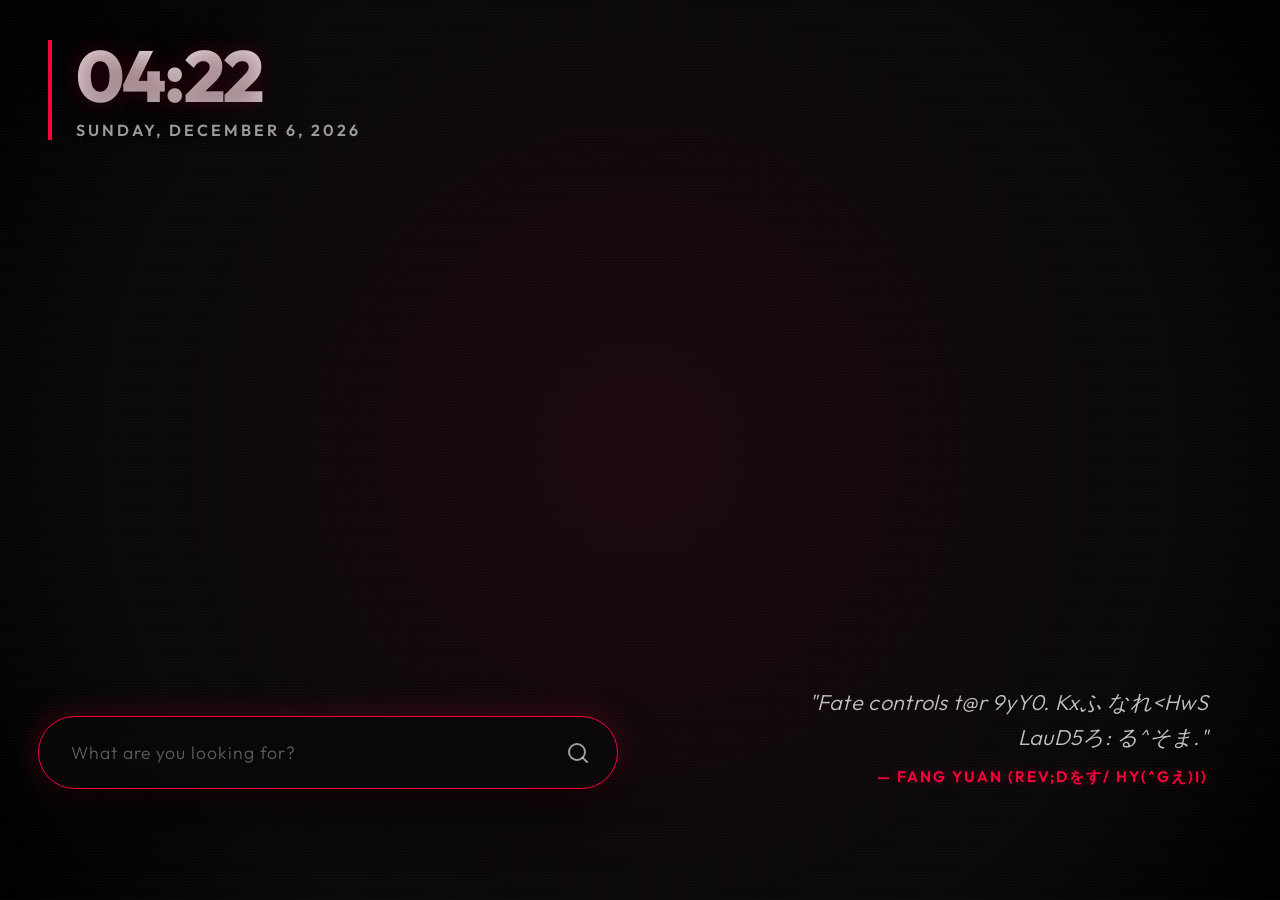
==== index.html @ f2c494b8 "done" ====
<!DOCTYPE html>
<html lang="en">

<head>
  <meta charset="UTF-8" />
  <meta name="viewport" content="width=device-width, initial-scale=1.0" />
  <title>Homepage</title>
  <link href="https://fonts.googleapis.com/css2?family=Outfit:wght@300;400;600;800&display=swap" rel="stylesheet">
  <link rel="stylesheet" href="style.css">
</head>

<body>
  <!-- Video Background -->
  <video id="bg-video" class="bg-video" autoplay muted loop playsinline>
    <source src="backgrounds/bg1.mp4" type="video/mp4">
  </video>
  <div class="overlay"></div>
  <!-- Date & Time (top-left) -->
  <div class="datetime-widget">
    <div class="time" id="time">--:--</div>
    <div class="date" id="date">Loading...</div>
  </div>

  <!-- Cursor Trail Canvas -->
  <canvas id="cursor-canvas"></canvas>

  <!-- Search (center-bottom) -->
  <div class="search-wrapper">
    <form class="search-box" action="https://www.google.com/search" method="GET">
      <input type="text" name="q" placeholder="What are you looking for?" autocomplete="off" autofocus />
      <button type="submit">
        <svg width="24" height="24" viewBox="0 0 24 24" fill="none" stroke="currentColor" stroke-width="2"
          stroke-linecap="round" stroke-linejoin="round">
          <circle cx="11" cy="11" r="8"></circle>
          <line x1="21" y1="21" x2="16.65" y2="16.65"></line>
        </svg>
      </button>
    </form>
  </div>

  <!-- Quote Widget (bottom-right) -->
  <div class="quote-widget" id="quote-widget">
    <div class="quote-text" id="quote-text">"..."</div>
    <div class="quote-author" id="quote-author"></div>
  </div>

  <script src="script.js"></script>
</body>

</html>
---- style.css ----
:root {
  --glass-bg: rgba(255, 255, 255, 0.03);
  --glass-border: rgba(255, 255, 255, 0.08);
  --glass-blur: blur(25px);
  --text-primary: #ffffff;
  --text-secondary: rgba(255, 255, 255, 0.6);

  /* Red, Black, White Palette */
  --accent-red: #ff003c;
  /* Vibrant Cyber Red */
  --accent-glow: rgba(255, 0, 60, 0.4);
  --bg-dark: #09090b;
}

* {
  margin: 0;
  padding: 0;
  box-sizing: border-box;
  font-family: 'Outfit', sans-serif;
}

body,
html {
  height: 100%;
  overflow: hidden;
  background-color: var(--bg-dark);
}

/* Background video */
.bg-video {
  position: fixed;
  right: 0;
  bottom: 0;
  min-width: 100%;
  min-height: 100%;
  object-fit: cover;
  z-index: 0;
  /* Changed from -2 to 0 so it stays above body background */
  filter: brightness(0.4) contrast(1.1);
}

/* Overlay gradient with a subtle red vignette glow */
.overlay {
  position: fixed;
  inset: 0;
  background: radial-gradient(circle at center, transparent 30%, rgba(9, 9, 11, 0.8) 70%, rgba(0, 0, 0, 0.95) 100%),
    radial-gradient(circle at center, rgba(255, 0, 60, 0.08) 0%, transparent 80%);
  z-index: 1;
  /* Changed from -1 to 1 */
  pointer-events: none;
}

/* Subtle futuristic tech grid lines */
.overlay::after {
  content: '';
  position: absolute;
  inset: 0;
  background-image:
    repeating-linear-gradient(0deg, rgba(255, 255, 255, 0.012) 0px, rgba(255, 255, 255, 0.012) 1px, transparent 1px, transparent 3px),
    linear-gradient(to right, rgba(255, 0, 60, 0.01) 1px, transparent 1px);
  background-size: 100% 3px, 40px 100%;
  pointer-events: none;
}

/* Clock & Date Widget — pinned top-left */
.datetime-widget {
  position: fixed;
  top: 2.5rem;
  left: 3rem;
  text-align: left;
  z-index: 10;
  border-left: 4px solid var(--accent-red);
  padding-left: 1.5rem;
  animation: slideLeft 1s cubic-bezier(0.2, 0.8, 0.2, 1) forwards;
}

.time {
  font-size: 4.5rem;
  font-weight: 800;
  line-height: 1;
  letter-spacing: -2px;
  text-shadow: 0 0 40px rgba(0, 0, 0, 0.8), 0 0 20px rgba(255, 0, 60, 0.25);
  background: linear-gradient(to bottom, #ffffff 60%, rgba(255, 255, 255, 0.8));
  -webkit-background-clip: text;
  -webkit-text-fill-color: transparent;
}

.date {
  font-size: 1rem;
  font-weight: 600;
  color: var(--text-secondary);
  margin-top: 0.5rem;
  letter-spacing: 3px;
  text-transform: uppercase;
}

/* Cursor Trail Canvas */
#cursor-canvas {
  position: fixed;
  inset: 0;
  z-index: 5;
  pointer-events: none;
}

/* Quote Widget — pinned bottom-right */
.quote-widget {
  position: fixed;
  bottom: 7em;
  right: 3rem;
  z-index: 10;
  max-width: 480px;
  text-align: right;
  padding-right: 1.5rem;
  animation: fadeIn 2s cubic-bezier(0.2, 0.8, 0.2, 1) forwards;
  animation-delay: 0.6s;
  opacity: 0;
}

.quote-text {
  font-size: 1.35rem;
  font-weight: 300;
  font-style: italic;
  color: rgba(255, 255, 255, 0.75);
  line-height: 1.6;
  letter-spacing: 0.3px;
}

.quote-author {
  font-size: 0.95rem;
  font-weight: 600;
  color: var(--accent-red);
  margin-top: 0.8rem;
  letter-spacing: 2px;
  text-transform: uppercase;
  text-shadow: 0 0 10px var(--accent-glow);
}

/* Search Bar — pinned center-bottom */
.search-wrapper {
  position: fixed;
  top: 80%;
  left: 3%;
  transform: translate(-50%, -50%);
  width: 90%;
  max-width: 580px;
  z-index: 10;
  animation: slideUp 1s cubic-bezier(0.2, 0.8, 0.2, 1) forwards;
  animation-delay: 0.2s;
  opacity: 0;
}

.search-box {
  display: flex;
  align-items: center;
  background: rgba(9, 9, 11, 0.6);
  backdrop-filter: var(--glass-blur);
  -webkit-backdrop-filter: var(--glass-blur);
  border: 1px solid var(--glass-border);
  border-radius: 50px;
  padding: 0.5rem 1rem;
  transition: all 0.5s cubic-bezier(0.2, 0.8, 0.2, 1);
  box-shadow: 0 20px 40px rgba(0, 0, 0, 0.5);
}

/* Glass & Red Glow Focus Effect */
.search-box:hover,
.search-box:focus-within {
  background: rgba(9, 9, 11, 0.75);
  transform: translateY(-4px);
  border-color: var(--accent-red);
  box-shadow: 0 25px 50px rgba(0, 0, 0, 0.7), 0 0 30px rgba(255, 0, 60, 0.25);
}

.search-box input {
  flex: 1;
  border: none;
  outline: none;
  background: transparent;
  color: white;
  font-size: 1.1rem;
  padding: 1rem;
  font-weight: 300;
  letter-spacing: 0.5px;
}

.search-box input::placeholder {
  color: rgba(255, 255, 255, 0.35);
  letter-spacing: 1px;
}

.search-box button {
  border: none;
  background: transparent;
  color: var(--text-secondary);
  font-size: 1.5rem;
  cursor: pointer;
  padding: 0.5rem;
  transition: all 0.3s cubic-bezier(0.2, 0.8, 0.2, 1);
  border-radius: 50%;
  width: 46px;
  height: 46px;
  display: flex;
  justify-content: center;
  align-items: center;
}

.search-box button:hover {
  color: white;
  background: var(--accent-red);
  box-shadow: 0 0 15px var(--accent-glow);
  transform: scale(1.08);
}

/* Animations */
@keyframes slideLeft {
  from {
    opacity: 0;
    transform: translateX(-40px);
  }

  to {
    opacity: 1;
    transform: translateX(0);
  }
}

@keyframes slideUp {
  from {
    opacity: 0;
    transform: translateY(30px);
  }

  to {
    opacity: 1;
    transform: translateY(0);
  }
}

@keyframes fadeIn {
  from {
    opacity: 0;
  }

  to {
    opacity: 1;
  }
}


/* Responsive */
@media (max-width: 600px) {
  .datetime-widget {
    top: 1.5rem;
    left: 1.5rem;
  }

  .time {
    font-size: 3.5rem;
  }

  .date {
    font-size: 0.85rem;
  }

  .search-wrapper {
    left: 50%;
    top: auto;
    bottom: 2rem;
  }
}
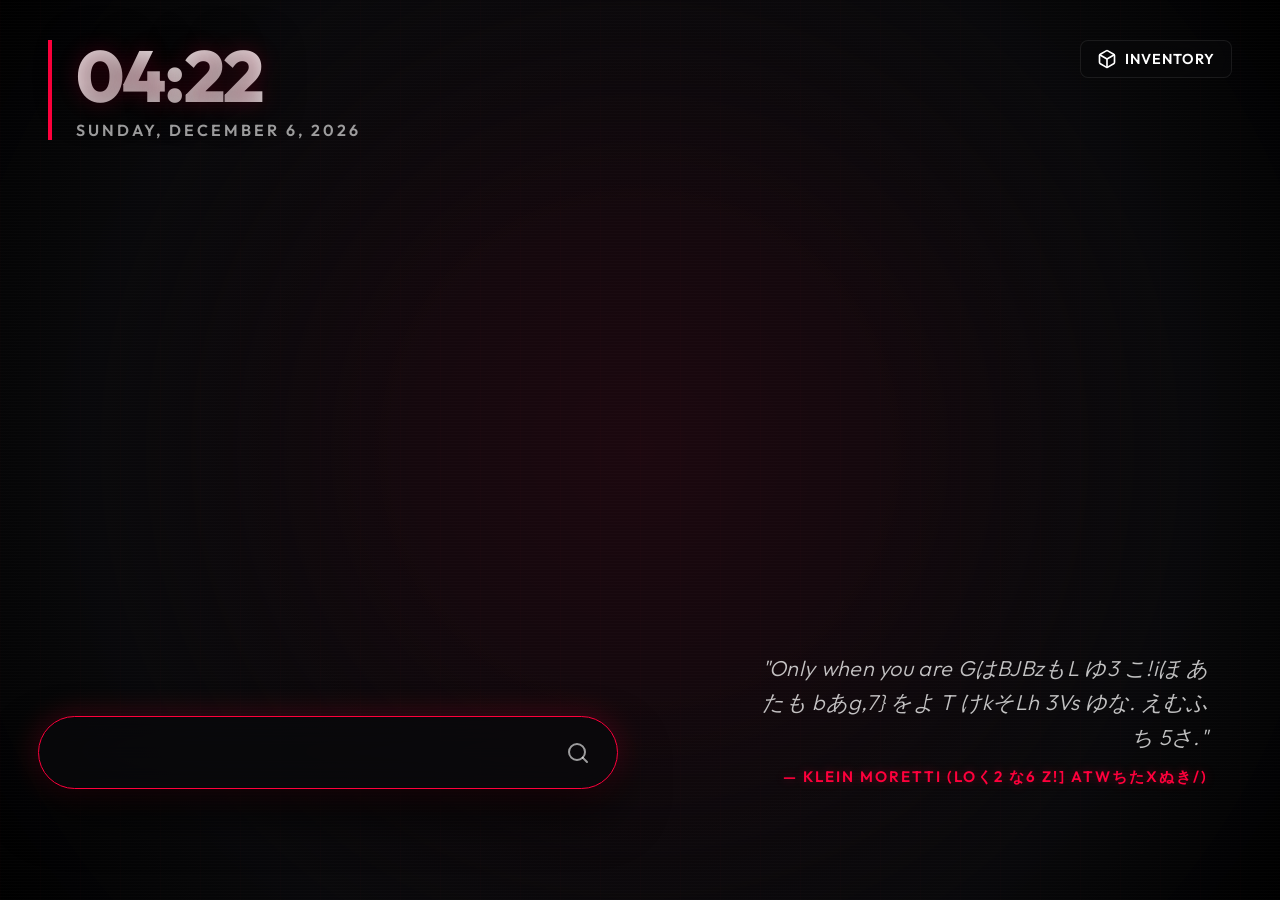
==== commit 6bd6dac5: "feat: add interactive inventory and Jikan-integrated anime schedule modals" ====
--- a/index.html
+++ b/index.html
@@ -27,7 +27,7 @@
   <!-- Search (center-bottom) -->
   <div class="search-wrapper">
     <form class="search-box" action="https://www.google.com/search" method="GET">
-      <input type="text" name="q" placeholder="What are you looking for?" autocomplete="off" autofocus />
+      <input type="text" name="q" placeholder="" autocomplete="off" autofocus />
       <button type="submit">
         <svg width="24" height="24" viewBox="0 0 24 24" fill="none" stroke="currentColor" stroke-width="2"
           stroke-linecap="round" stroke-linejoin="round">
@@ -44,6 +44,56 @@
     <div class="quote-author" id="quote-author"></div>
   </div>
 
+  <!-- Inventory Hub Logo -->
+  <div class="inventory-logo-btn" id="inventory-btn">
+    <svg viewBox="0 0 24 24" fill="none" stroke="currentColor" stroke-width="2" stroke-linecap="round" stroke-linejoin="round">
+      <path d="M21 16V8a2 2 0 0 0-1-1.73l-7-4a2 2 0 0 0-2 0l-7 4A2 2 0 0 0 3 8v8a2 2 0 0 0 1 1.73l7 4a2 2 0 0 0 2 0l7-4A2 2 0 0 0 21 16z"></path>
+      <polyline points="3.27 6.96 12 12.01 20.73 6.96"></polyline>
+      <line x1="12" y1="22.08" x2="12" y2="12"></line>
+    </svg>
+    <span>Inventory</span>
+  </div>
+
+  <!-- Inventory Hub Modal -->
+  <div class="modal-overlay" id="inventory-overlay">
+    <div class="modal-content inventory-content">
+      <div class="modal-header">
+        <div class="modal-title">System Inventory</div>
+        <button class="modal-close" id="inventory-close">&times;</button>
+      </div>
+      <div class="inventory-grid">
+        <div class="inventory-item" id="open-schedule-btn">
+          <div class="inventory-icon">
+            <svg viewBox="0 0 24 24" fill="none" stroke="currentColor" stroke-width="2" stroke-linecap="round" stroke-linejoin="round">
+              <rect x="2" y="4" width="20" height="16" rx="2" ry="2"></rect>
+              <path d="M10 8v8l6-4-6-4z"></path>
+            </svg>
+          </div>
+          <div class="inventory-label">Anime Schedule</div>
+        </div>
+      </div>
+    </div>
+  </div>
+
+  <!-- Anime Schedule Modal -->
+  <div class="modal-overlay" id="schedule-overlay">
+    <div class="modal-content schedule-modal-content">
+      <div class="modal-header">
+        <div class="modal-title">Anime Schedule</div>
+        <button class="modal-close" id="schedule-close">&times;</button>
+      </div>
+      <div class="schedule-container" id="schedule-container">
+        <!-- Anime items will be injected here -->
+        <div class="loading-text">Decoupling Data Stream...</div>
+      </div>
+      <div class="day-nav">
+        <button id="prev-day">&lt;</button>
+        <span id="current-day-label">Monday</span>
+        <button id="next-day">&gt;</button>
+      </div>
+    </div>
+  </div>
+
   <script src="script.js"></script>
 </body>
 
--- a/style.css
+++ b/style.css
@@ -247,6 +247,297 @@
 }
 
 
+/* Inventory Logo Button */
+.inventory-logo-btn {
+  position: fixed;
+  top: 2.5rem;
+  right: 3rem;
+  z-index: 10;
+  display: flex;
+  align-items: center;
+  gap: 0.5rem;
+  background: rgba(9, 9, 11, 0.6);
+  backdrop-filter: var(--glass-blur);
+  -webkit-backdrop-filter: var(--glass-blur);
+  border: 1px solid var(--glass-border);
+  padding: 0.5rem 1rem;
+  border-radius: 8px;
+  color: white;
+  cursor: pointer;
+  transition: all 0.3s ease;
+  animation: slideRight 1s cubic-bezier(0.2, 0.8, 0.2, 1) forwards;
+}
+
+.inventory-logo-btn:hover {
+  background: rgba(9, 9, 11, 0.8);
+  border-color: var(--accent-red);
+  box-shadow: 0 0 15px rgba(255, 0, 60, 0.3);
+  transform: translateY(-2px);
+}
+
+.inventory-logo-btn svg {
+  width: 20px;
+  height: 20px;
+}
+
+.inventory-logo-btn span {
+  font-weight: 600;
+  letter-spacing: 1px;
+  text-transform: uppercase;
+  font-size: 0.9rem;
+}
+
+.modal-overlay {
+  position: fixed;
+  inset: 0;
+  background: rgba(0, 0, 0, 0.5);
+  backdrop-filter: blur(4px);
+  -webkit-backdrop-filter: blur(4px);
+  z-index: 100;
+  display: flex;
+  justify-content: center;
+  align-items: center;
+  opacity: 0;
+  pointer-events: none;
+  transition: opacity 0.4s ease;
+}
+
+.modal-overlay.active {
+  opacity: 1;
+  pointer-events: all;
+}
+
+.modal-content {
+  position: absolute;
+  top: 6rem;
+  right: 3rem;
+  background: rgba(15, 15, 18, 0.85);
+  border: 1px solid var(--accent-red);
+  box-shadow: 0 20px 50px rgba(0, 0, 0, 0.8), 0 0 40px rgba(255, 0, 60, 0.15);
+  border-radius: 12px;
+  width: 90%;
+  max-width: 500px;
+  max-height: 80vh;
+  display: flex;
+  flex-direction: column;
+  transform-origin: top right;
+  transform: scale(0.8) translateY(-20px);
+  transition: transform 0.4s cubic-bezier(0.2, 0.8, 0.2, 1);
+}
+
+.modal-overlay.active .modal-content {
+  transform: scale(1) translateY(0);
+}
+
+/* Inventory Specifics */
+.inventory-grid {
+  padding: 1.5rem;
+  display: grid;
+  grid-template-columns: repeat(auto-fill, minmax(100px, 1fr));
+  gap: 1rem;
+}
+
+.inventory-item {
+  display: flex;
+  flex-direction: column;
+  align-items: center;
+  gap: 0.5rem;
+  padding: 1rem;
+  background: rgba(255, 255, 255, 0.03);
+  border: 1px solid transparent;
+  border-radius: 8px;
+  cursor: pointer;
+  transition: all 0.3s ease;
+}
+
+.inventory-item:hover {
+  background: rgba(255, 255, 255, 0.08);
+  border-color: var(--accent-red);
+  transform: translateY(-4px);
+  box-shadow: 0 5px 15px rgba(255, 0, 60, 0.2);
+}
+
+.inventory-icon {
+  width: 48px;
+  height: 48px;
+  background: rgba(0, 0, 0, 0.3);
+  border-radius: 50%;
+  display: flex;
+  justify-content: center;
+  align-items: center;
+  color: var(--accent-red);
+}
+
+.inventory-icon svg {
+  width: 24px;
+  height: 24px;
+}
+
+.inventory-label {
+  font-size: 0.8rem;
+  font-weight: 600;
+  text-align: center;
+  color: white;
+}
+
+.modal-header {
+  display: flex;
+  justify-content: space-between;
+  align-items: center;
+  padding: 1.5rem;
+  border-bottom: 1px solid rgba(255, 255, 255, 0.05);
+}
+
+.modal-title {
+  font-size: 1.2rem;
+  font-weight: 800;
+  color: white;
+  letter-spacing: 2px;
+  text-transform: uppercase;
+  text-shadow: 0 0 10px rgba(255, 0, 60, 0.5);
+}
+
+.modal-close {
+  background: transparent;
+  border: none;
+  color: var(--text-secondary);
+  font-size: 2rem;
+  cursor: pointer;
+  line-height: 1;
+  transition: color 0.3s;
+}
+
+.modal-close:hover {
+  color: var(--accent-red);
+}
+
+.schedule-container {
+  padding: 1.5rem;
+  overflow-y: auto;
+  flex: 1;
+  display: flex;
+  flex-direction: column;
+  gap: 1rem;
+}
+
+.schedule-container::-webkit-scrollbar {
+  width: 6px;
+}
+.schedule-container::-webkit-scrollbar-thumb {
+  background: var(--accent-red);
+  border-radius: 3px;
+}
+
+.anime-item {
+  display: flex;
+  align-items: center;
+  gap: 1rem;
+  padding: 1rem;
+  background: rgba(255, 255, 255, 0.03);
+  border-radius: 8px;
+  border-left: 3px solid transparent;
+  transition: all 0.3s ease;
+}
+
+.anime-item:hover {
+  background: rgba(255, 255, 255, 0.06);
+  border-left-color: var(--accent-red);
+  transform: translateX(4px);
+}
+
+.anime-thumb {
+  width: 50px;
+  height: 70px;
+  object-fit: cover;
+  border-radius: 4px;
+}
+
+.anime-info {
+  flex: 1;
+  display: flex;
+  flex-direction: column;
+  gap: 0.3rem;
+}
+
+.anime-title {
+  font-size: 1rem;
+  font-weight: 600;
+  color: white;
+  line-height: 1.2;
+}
+
+.anime-meta {
+  font-size: 0.85rem;
+  color: var(--accent-red);
+  font-weight: 600;
+}
+
+.anime-time {
+  font-size: 0.85rem;
+  color: var(--text-secondary);
+  font-family: monospace;
+}
+
+.day-nav {
+  display: flex;
+  justify-content: space-between;
+  align-items: center;
+  padding: 1rem 1.5rem;
+  background: rgba(0, 0, 0, 0.2);
+  border-top: 1px solid rgba(255, 255, 255, 0.05);
+  border-bottom-left-radius: 12px;
+  border-bottom-right-radius: 12px;
+}
+
+.day-nav button {
+  background: transparent;
+  border: 1px solid rgba(255, 255, 255, 0.1);
+  color: white;
+  width: 36px;
+  height: 36px;
+  border-radius: 50%;
+  cursor: pointer;
+  font-weight: bold;
+  transition: all 0.3s ease;
+}
+
+.day-nav button:hover {
+  background: var(--accent-red);
+  border-color: var(--accent-red);
+  box-shadow: 0 0 10px rgba(255, 0, 60, 0.4);
+}
+
+#current-day-label {
+  font-weight: 600;
+  letter-spacing: 2px;
+  text-transform: uppercase;
+  color: var(--text-secondary);
+}
+
+.loading-text {
+  text-align: center;
+  color: var(--text-secondary);
+  font-family: monospace;
+  padding: 2rem;
+  animation: pulse 1.5s infinite;
+}
+
+@keyframes pulse {
+  0%, 100% { opacity: 0.5; }
+  50% { opacity: 1; }
+}
+
+@keyframes slideRight {
+  from {
+    opacity: 0;
+    transform: translateX(40px);
+  }
+  to {
+    opacity: 1;
+    transform: translateX(0);
+  }
+}
+
 /* Responsive */
 @media (max-width: 600px) {
   .datetime-widget {
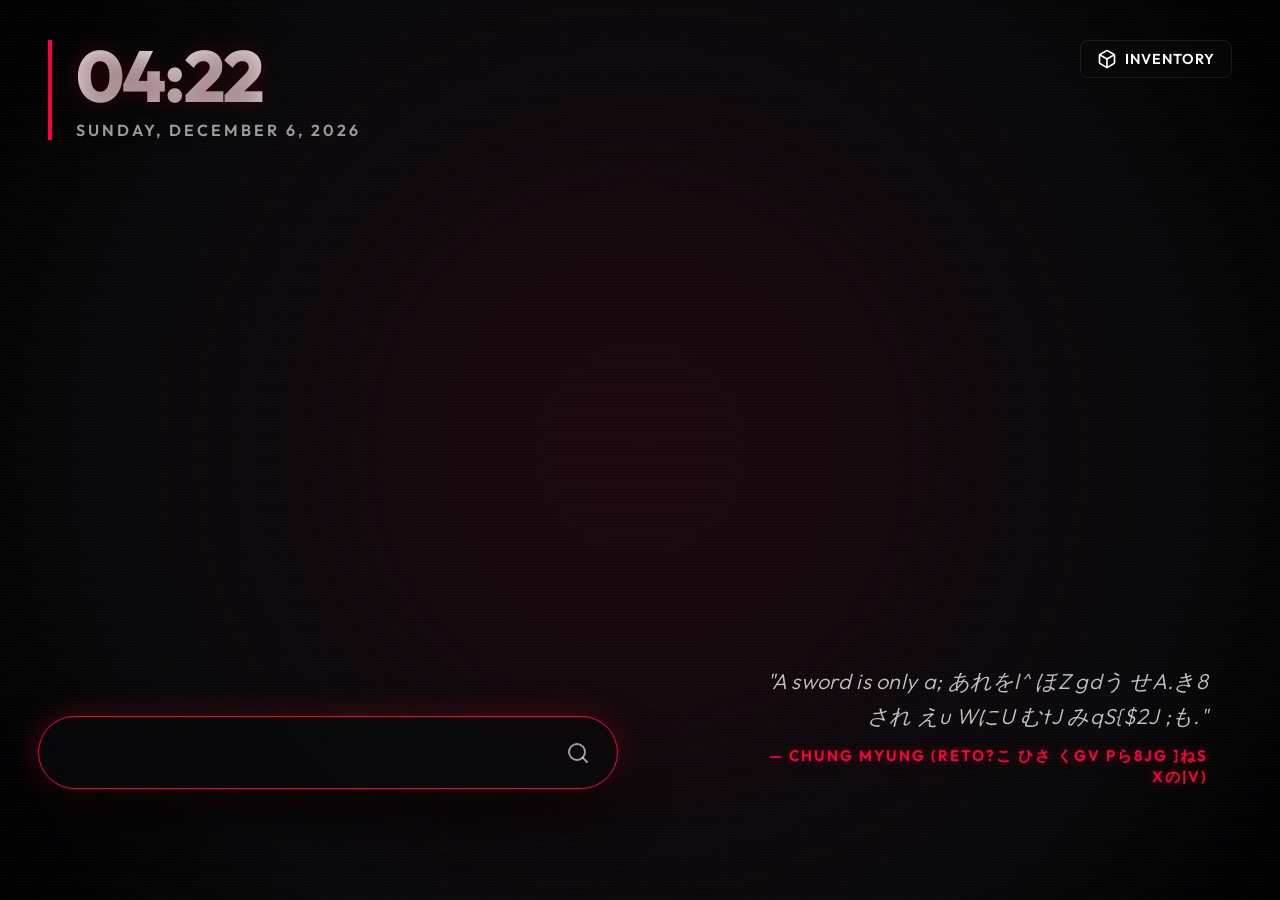
==== commit 48f5d0b4: "feat: implement Spotify integration and now playing widget; add inventory edit mode" ====
--- a/index.html
+++ b/index.html
@@ -5,6 +5,7 @@
   <meta charset="UTF-8" />
   <meta name="viewport" content="width=device-width, initial-scale=1.0" />
   <title>Homepage</title>
+  <link rel="icon" type="image/png" href="backgrounds/tab-icon.png">
   <link href="https://fonts.googleapis.com/css2?family=Outfit:wght@300;400;600;800&display=swap" rel="stylesheet">
   <link rel="stylesheet" href="style.css">
 </head>
@@ -54,23 +55,37 @@
     <span>Inventory</span>
   </div>
 
+  <!-- Now Playing Widget (Hidden by default) -->
+  <div id="now-playing-widget" class="now-playing-widget">
+    <div class="visualizer">
+      <div class="bar"></div>
+      <div class="bar"></div>
+      <div class="bar"></div>
+      <div class="bar"></div>
+    </div>
+    <div class="np-info">
+      <div class="np-label">Now Playing</div>
+      <div id="np-title" class="np-title">Loading track data...</div>
+    </div>
+  </div>
+
   <!-- Inventory Hub Modal -->
   <div class="modal-overlay" id="inventory-overlay">
     <div class="modal-content inventory-content">
       <div class="modal-header">
         <div class="modal-title">System Inventory</div>
-        <button class="modal-close" id="inventory-close">&times;</button>
+        <div class="modal-actions" style="display: flex; gap: 0.5rem; align-items: center;">
+          <button class="modal-icon-btn" id="inventory-edit-btn" title="Edit Inventory">
+            <svg viewBox="0 0 24 24" width="20" height="20" fill="none" stroke="currentColor" stroke-width="2" stroke-linecap="round" stroke-linejoin="round">
+              <path d="M12 20h9"></path>
+              <path d="M16.5 3.5a2.121 2.121 0 0 1 3 3L7 19l-4 1 1-4L16.5 3.5z"></path>
+            </svg>
+          </button>
+          <button class="modal-close" id="inventory-close">&times;</button>
+        </div>
       </div>
-      <div class="inventory-grid">
-        <div class="inventory-item" id="open-schedule-btn">
-          <div class="inventory-icon">
-            <svg viewBox="0 0 24 24" fill="none" stroke="currentColor" stroke-width="2" stroke-linecap="round" stroke-linejoin="round">
-              <rect x="2" y="4" width="20" height="16" rx="2" ry="2"></rect>
-              <path d="M10 8v8l6-4-6-4z"></path>
-            </svg>
-          </div>
-          <div class="inventory-label">Anime Schedule</div>
-        </div>
+      <div class="inventory-grid" id="inventory-grid">
+        <!-- Tools will be dynamically injected here by script.js -->
       </div>
     </div>
   </div>
@@ -93,7 +108,21 @@
       </div>
     </div>
   </div>
+  <!-- Spotify Modal -->
+  <div class="modal-overlay" id="spotify-overlay">
+    <div class="modal-content spotify-modal-content">
+      <div class="modal-header">
+        <div class="modal-title">Spotify Stream</div>
+        <button class="modal-close" id="spotify-close">&times;</button>
+      </div>
+      <div class="spotify-container" id="spotify-container">
+        <!-- The Spotify player will be injected here by the API -->
+        <div id="spotify-iframe"></div>
+      </div>
+    </div>
+  </div>
 
+  <script src="https://open.spotify.com/embed/iframe-api/v1" async></script>
   <script src="script.js"></script>
 </body>
 
--- a/style.css
+++ b/style.css
@@ -287,6 +287,79 @@
   font-size: 0.9rem;
 }
 
+/* Now Playing Widget */
+.now-playing-widget {
+  position: fixed;
+  top: 6.5rem;
+  right: 3rem;
+  z-index: 9;
+  display: flex;
+  align-items: center;
+  gap: 1rem;
+  /* Removed glass container */
+  background: transparent;
+  padding: 0.5rem 0;
+  opacity: 0;
+  pointer-events: none;
+  transform: translateX(20px);
+  transition: all 0.5s cubic-bezier(0.2, 0.8, 0.2, 1);
+  max-width: 320px;
+}
+
+.now-playing-widget.active {
+  opacity: 1;
+  pointer-events: auto;
+  transform: translateX(0);
+}
+
+.visualizer {
+  display: flex;
+  align-items: flex-end;
+  gap: 3px;
+  height: 24px;
+}
+
+.visualizer .bar {
+  width: 4px;
+  background: var(--accent-red);
+  border-radius: 2px;
+  animation: equalize 1s infinite alternate ease-in-out;
+}
+
+.visualizer .bar:nth-child(1) { height: 10px; animation-delay: -0.4s; }
+.visualizer .bar:nth-child(2) { height: 20px; animation-delay: -0.2s; }
+.visualizer .bar:nth-child(3) { height: 15px; animation-delay: -0.6s; }
+.visualizer .bar:nth-child(4) { height: 24px; animation-delay: 0s; }
+
+@keyframes equalize {
+  0% { transform: scaleY(0.3); }
+  100% { transform: scaleY(1); }
+}
+
+.np-info {
+  display: flex;
+  flex-direction: column;
+  overflow: hidden;
+}
+
+.np-label {
+  font-size: 0.65rem;
+  color: var(--accent-red);
+  text-transform: uppercase;
+  font-weight: 800;
+  letter-spacing: 2px;
+}
+
+.np-title {
+  font-size: 1rem;
+  color: white;
+  font-weight: 600;
+  white-space: nowrap;
+  overflow: hidden;
+  text-overflow: ellipsis;
+  text-shadow: 0 0 10px rgba(0, 0, 0, 0.8), 0 0 20px rgba(255, 0, 60, 0.3);
+}
+
 .modal-overlay {
   position: fixed;
   inset: 0;
@@ -397,6 +470,24 @@
   text-shadow: 0 0 10px rgba(255, 0, 60, 0.5);
 }
 
+.modal-icon-btn {
+  background: transparent;
+  border: none;
+  color: var(--text-secondary);
+  cursor: pointer;
+  display: flex;
+  justify-content: center;
+  align-items: center;
+  padding: 0.2rem;
+  border-radius: 4px;
+  transition: all 0.3s ease;
+}
+
+.modal-icon-btn:hover, .modal-icon-btn.active {
+  color: var(--accent-red);
+  background: rgba(255, 255, 255, 0.05);
+}
+
 .modal-close {
   background: transparent;
   border: none;
@@ -411,6 +502,35 @@
   color: var(--accent-red);
 }
 
+/* Edit Mode Styles */
+.inventory-grid.edit-mode .inventory-item {
+  position: relative;
+}
+
+.inventory-grid.edit-mode .inventory-item::after {
+  content: '';
+  position: absolute;
+  top: 8px;
+  right: 8px;
+  width: 12px;
+  height: 12px;
+  border-radius: 50%;
+  border: 2px solid rgba(255, 255, 255, 0.2);
+  background: transparent;
+  transition: all 0.3s ease;
+}
+
+.inventory-grid.edit-mode .inventory-item:not(.disabled)::after {
+  background: #00ff66; /* green dot for enabled */
+  border-color: #00ff66;
+  box-shadow: 0 0 8px rgba(0, 255, 102, 0.5);
+}
+
+.inventory-item.disabled {
+  opacity: 0.3;
+  filter: grayscale(100%);
+}
+
 .schedule-container {
   padding: 1.5rem;
   overflow-y: auto;
@@ -426,6 +546,12 @@
 .schedule-container::-webkit-scrollbar-thumb {
   background: var(--accent-red);
   border-radius: 3px;
+}
+
+.spotify-container {
+  padding: 1.5rem;
+  display: flex;
+  justify-content: center;
 }
 
 .anime-item {
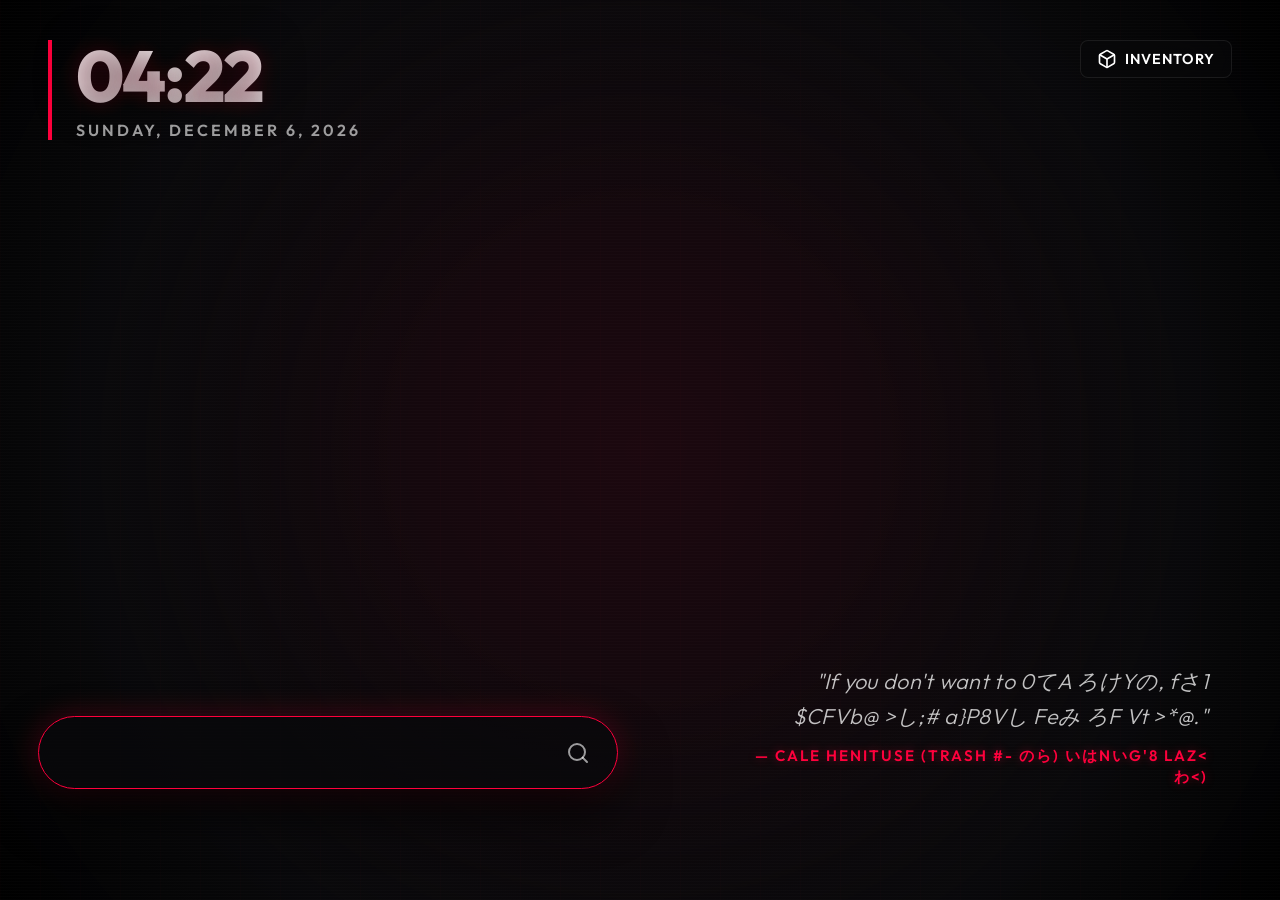
==== commit f3cc789d: "feat: add Go module and server implementation; update search form action" ====
--- a/index.html
+++ b/index.html
@@ -27,7 +27,7 @@
 
   <!-- Search (center-bottom) -->
   <div class="search-wrapper">
-    <form class="search-box" action="https://www.google.com/search" method="GET">
+    <form class="search-box" action="https://www.startpage.com/search" method="GET">
       <input type="text" name="q" placeholder="" autocomplete="off" autofocus />
       <button type="submit">
         <svg width="24" height="24" viewBox="0 0 24 24" fill="none" stroke="currentColor" stroke-width="2"
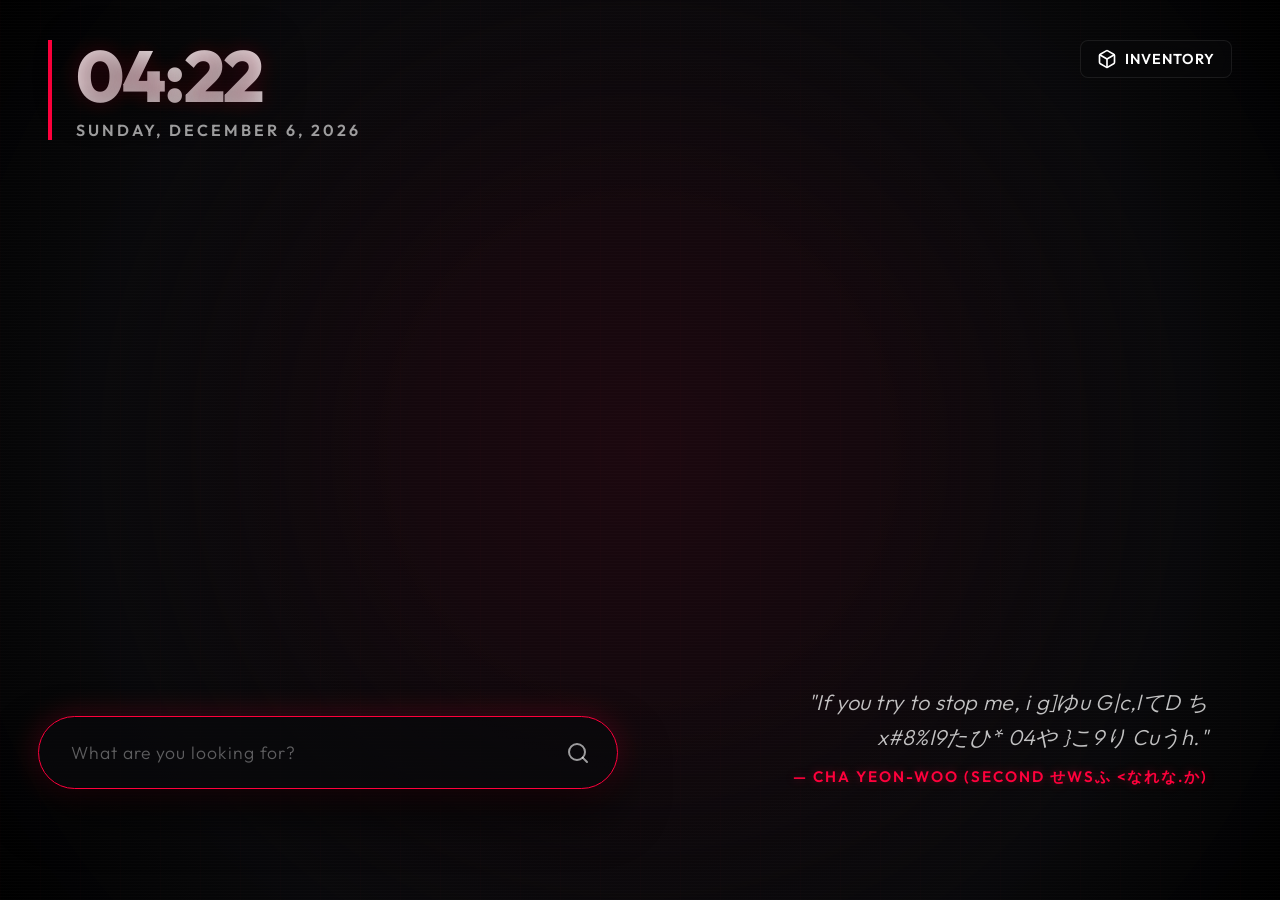
==== commit 3b5e0bac: "feat: implement modular configuration loading and add customizable quick links management system" ====
--- a/index.html
+++ b/index.html
@@ -5,7 +5,7 @@
   <meta charset="UTF-8" />
   <meta name="viewport" content="width=device-width, initial-scale=1.0" />
   <title>Homepage</title>
-  <link rel="icon" type="image/png" href="backgrounds/tab-icon.png">
+  <link rel="icon" id="tab-icon" type="image/png" href="backgrounds/tab-icon.png">
   <link href="https://fonts.googleapis.com/css2?family=Outfit:wght@300;400;600;800&display=swap" rel="stylesheet">
   <link rel="stylesheet" href="style.css">
 </head>
@@ -13,7 +13,7 @@
 <body>
   <!-- Video Background -->
   <video id="bg-video" class="bg-video" autoplay muted loop playsinline>
-    <source src="backgrounds/bg1.mp4" type="video/mp4">
+    <source id="bg-video-src" src="backgrounds/bg1.mp4" type="video/mp4">
   </video>
   <div class="overlay"></div>
   <!-- Date & Time (top-left) -->
@@ -27,8 +27,8 @@
 
   <!-- Search (center-bottom) -->
   <div class="search-wrapper">
-    <form class="search-box" action="https://www.startpage.com/search" method="GET">
-      <input type="text" name="q" placeholder="" autocomplete="off" autofocus />
+    <form class="search-box" id="search-form" action="" method="GET">
+      <input type="text" id="search-input" name="q" placeholder="Loading..." autocomplete="off" autofocus />
       <button type="submit">
         <svg width="24" height="24" viewBox="0 0 24 24" fill="none" stroke="currentColor" stroke-width="2"
           stroke-linecap="round" stroke-linejoin="round">
@@ -47,8 +47,11 @@
 
   <!-- Inventory Hub Logo -->
   <div class="inventory-logo-btn" id="inventory-btn">
-    <svg viewBox="0 0 24 24" fill="none" stroke="currentColor" stroke-width="2" stroke-linecap="round" stroke-linejoin="round">
-      <path d="M21 16V8a2 2 0 0 0-1-1.73l-7-4a2 2 0 0 0-2 0l-7 4A2 2 0 0 0 3 8v8a2 2 0 0 0 1 1.73l7 4a2 2 0 0 0 2 0l7-4A2 2 0 0 0 21 16z"></path>
+    <svg viewBox="0 0 24 24" fill="none" stroke="currentColor" stroke-width="2" stroke-linecap="round"
+      stroke-linejoin="round">
+      <path
+        d="M21 16V8a2 2 0 0 0-1-1.73l-7-4a2 2 0 0 0-2 0l-7 4A2 2 0 0 0 3 8v8a2 2 0 0 0 1 1.73l7 4a2 2 0 0 0 2 0l7-4A2 2 0 0 0 21 16z">
+      </path>
       <polyline points="3.27 6.96 12 12.01 20.73 6.96"></polyline>
       <line x1="12" y1="22.08" x2="12" y2="12"></line>
     </svg>
@@ -76,7 +79,8 @@
         <div class="modal-title">System Inventory</div>
         <div class="modal-actions" style="display: flex; gap: 0.5rem; align-items: center;">
           <button class="modal-icon-btn" id="inventory-edit-btn" title="Edit Inventory">
-            <svg viewBox="0 0 24 24" width="20" height="20" fill="none" stroke="currentColor" stroke-width="2" stroke-linecap="round" stroke-linejoin="round">
+            <svg viewBox="0 0 24 24" width="20" height="20" fill="none" stroke="currentColor" stroke-width="2"
+              stroke-linecap="round" stroke-linejoin="round">
               <path d="M12 20h9"></path>
               <path d="M16.5 3.5a2.121 2.121 0 0 1 3 3L7 19l-4 1 1-4L16.5 3.5z"></path>
             </svg>
@@ -122,6 +126,44 @@
     </div>
   </div>
 
+  <!-- Quick Links Modal -->
+  <div class="modal-overlay" id="quicklinks-overlay">
+    <div class="modal-content quicklinks-modal-content">
+      <div class="modal-header">
+        <div class="modal-title">Quick Links</div>
+        <div class="modal-actions" style="display: flex; gap: 0.5rem; align-items: center;">
+          <!-- Pen Icon for Edit Mode -->
+          <button class="modal-icon-btn" id="edit-quicklinks-btn" title="Edit Links">
+            <svg viewBox="0 0 24 24" width="20" height="20" fill="none" stroke="currentColor" stroke-width="2" stroke-linecap="round" stroke-linejoin="round">
+              <path d="M12 20h9"></path>
+              <path d="M16.5 3.5a2.121 2.121 0 0 1 3 3L7 19l-4 1 1-4L16.5 3.5z"></path>
+            </svg>
+          </button>
+          <!-- Add Link Button (Hidden until edit mode) -->
+          <button class="modal-icon-btn" id="add-quicklink-btn" title="Add Link" style="display: none;">
+            <svg viewBox="0 0 24 24" width="20" height="20" fill="none" stroke="currentColor" stroke-width="2"
+              stroke-linecap="round" stroke-linejoin="round">
+              <line x1="12" y1="5" x2="12" y2="19"></line>
+              <line x1="5" y1="12" x2="19" y2="12"></line>
+            </svg>
+          </button>
+          <button class="modal-close" id="quicklinks-close">&times;</button>
+        </div>
+      </div>
+
+      <!-- Add Link Form (Hidden by default) -->
+      <div id="add-link-form" class="add-link-form hidden">
+        <input type="text" id="ql-name" placeholder="Name (e.g. GitHub)" autocomplete="off">
+        <input type="text" id="ql-url" placeholder="URL (e.g. https://github.com)" autocomplete="off">
+        <button id="ql-submit-btn">Done</button>
+      </div>
+
+      <div class="quicklinks-container" id="quicklinks-container">
+        <!-- Links injected here -->
+      </div>
+    </div>
+  </div>
+
   <script src="https://open.spotify.com/embed/iframe-api/v1" async></script>
   <script src="script.js"></script>
 </body>
--- a/style.css
+++ b/style.css
@@ -684,4 +684,158 @@
     top: auto;
     bottom: 2rem;
   }
+}
+
+/* --- Quick Links Specifics --- */
+.quicklinks-container {
+  padding: 1.5rem;
+  display: grid;
+  grid-template-columns: repeat(auto-fill, minmax(80px, 1fr));
+  gap: 1.5rem;
+  overflow-y: auto;
+  max-height: 50vh;
+}
+
+.quicklinks-container::-webkit-scrollbar {
+  width: 6px;
+}
+.quicklinks-container::-webkit-scrollbar-thumb {
+  background: var(--accent-red);
+  border-radius: 3px;
+}
+
+.quicklink-item {
+  display: flex;
+  flex-direction: column;
+  align-items: center;
+  gap: 0.5rem;
+  text-decoration: none;
+  color: white;
+  position: relative;
+  transition: transform 0.3s ease;
+}
+
+.quicklink-item:hover {
+  transform: translateY(-4px);
+}
+
+.quicklink-icon {
+  width: 50px;
+  height: 50px;
+  background: rgba(255, 255, 255, 0.05);
+  border: 1px solid var(--glass-border);
+  border-radius: 12px;
+  display: flex;
+  justify-content: center;
+  align-items: center;
+  padding: 10px;
+  transition: all 0.3s ease;
+}
+
+.quicklink-item:hover .quicklink-icon {
+  background: rgba(255, 255, 255, 0.1);
+  border-color: var(--accent-red);
+  box-shadow: 0 5px 15px rgba(255, 0, 60, 0.2);
+}
+
+.quicklink-icon img {
+  width: 100%;
+  height: 100%;
+  object-fit: contain;
+}
+
+.quicklink-label {
+  font-size: 0.8rem;
+  font-weight: 600;
+  text-align: center;
+  white-space: nowrap;
+  overflow: hidden;
+  text-overflow: ellipsis;
+  width: 100%;
+}
+
+.quicklink-delete {
+  position: absolute;
+  top: -6px;
+  right: -6px;
+  width: 20px;
+  height: 20px;
+  background: var(--accent-red);
+  color: white;
+  border-radius: 50%;
+  display: flex;
+  justify-content: center;
+  align-items: center;
+  font-size: 14px;
+  font-weight: bold;
+  cursor: pointer;
+  opacity: 0;
+  transition: opacity 0.2s ease, transform 0.2s ease;
+  z-index: 2;
+  box-shadow: 0 2px 5px rgba(0,0,0,0.5);
+  pointer-events: none;
+  transform: scale(0.8);
+}
+
+.quicklinks-container.edit-mode .quicklink-delete {
+  opacity: 1;
+  pointer-events: auto;
+  transform: scale(1);
+}
+
+.quicklinks-container.edit-mode .quicklink-icon {
+  border-color: rgba(255, 255, 255, 0.2);
+}
+
+/* Add Link Form */
+.add-link-form {
+  padding: 1.5rem 1.5rem 0;
+  display: flex;
+  flex-direction: column;
+  gap: 0.8rem;
+  border-bottom: 1px solid rgba(255, 255, 255, 0.05);
+  padding-bottom: 1.5rem;
+  transition: max-height 0.3s ease, opacity 0.3s ease, padding 0.3s ease;
+  overflow: hidden;
+  max-height: 200px;
+  opacity: 1;
+}
+
+.add-link-form.hidden {
+  max-height: 0;
+  opacity: 0;
+  padding-top: 0;
+  padding-bottom: 0;
+  border-bottom: none;
+}
+
+.add-link-form input {
+  background: rgba(0, 0, 0, 0.3);
+  border: 1px solid var(--glass-border);
+  border-radius: 6px;
+  padding: 0.6rem 1rem;
+  color: white;
+  font-size: 0.9rem;
+  outline: none;
+  transition: border-color 0.3s ease;
+}
+
+.add-link-form input:focus {
+  border-color: var(--accent-red);
+}
+
+.add-link-form button {
+  background: var(--accent-red);
+  color: white;
+  border: none;
+  border-radius: 6px;
+  padding: 0.6rem;
+  font-weight: 600;
+  cursor: pointer;
+  transition: all 0.3s ease;
+}
+
+.add-link-form button:hover {
+  background: #ff1a4f;
+  box-shadow: 0 0 10px rgba(255, 0, 60, 0.5);
 }
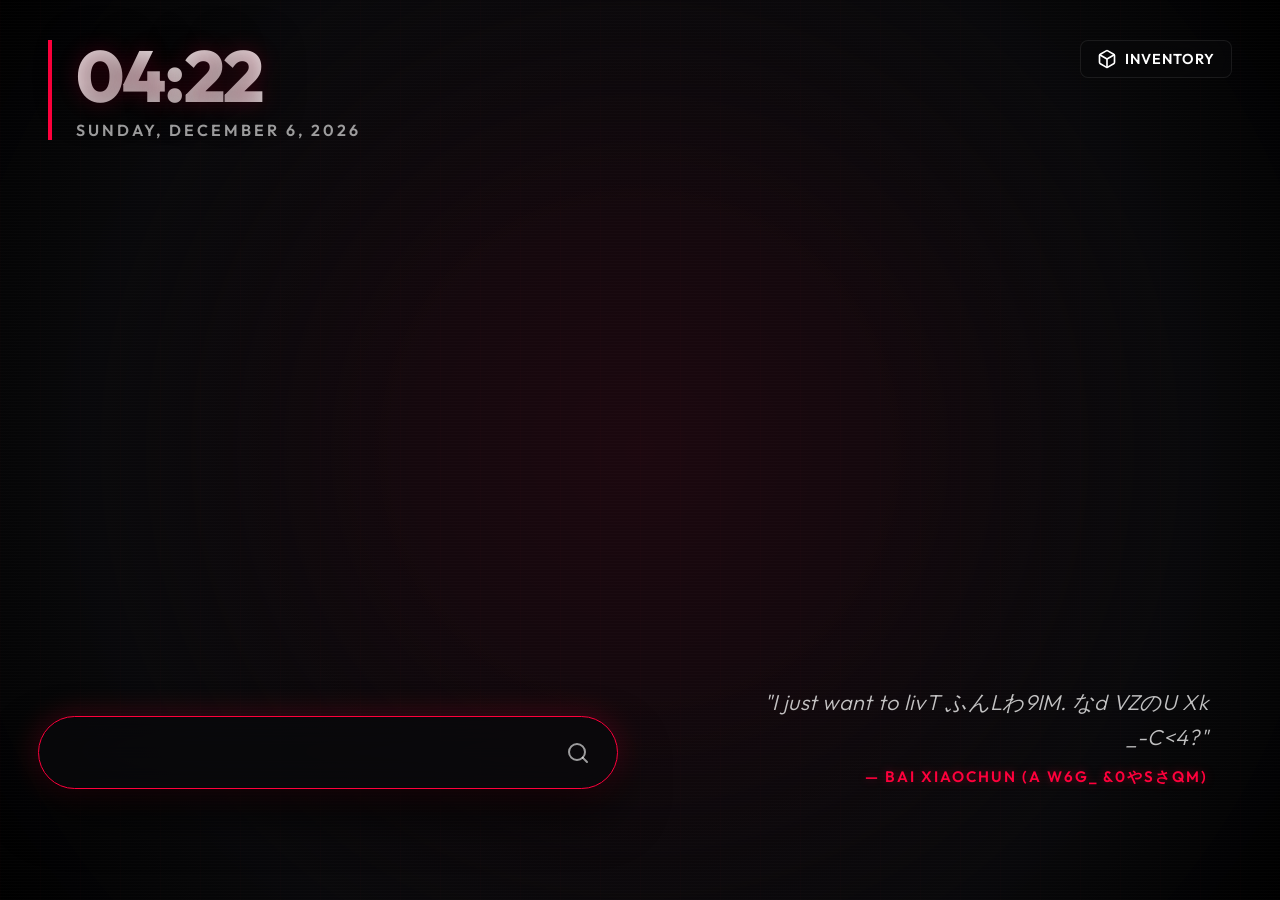
==== commit 238a614e: "feat: add QR Generator feature with modal and download functionality" ====
--- a/index.html
+++ b/index.html
@@ -126,6 +126,30 @@
     </div>
   </div>
 
+  <!-- QR Generator Modal -->
+  <div class="modal-overlay" id="qr-overlay">
+    <div class="modal-content qr-modal-content">
+      <div class="modal-header">
+        <div class="modal-title">QR Generator</div>
+        <button class="modal-close" id="qr-close">&times;</button>
+      </div>
+      <div class="qr-container" id="qr-container">
+        <div class="add-link-form" style="max-height: none; padding-top: 1.5rem; opacity: 1;">
+          <input type="text" id="qr-input" placeholder="Enter text or URL..." autocomplete="off">
+          <button id="qr-generate-btn">Generate QR</button>
+        </div>
+        <div id="qr-result-container" style="display: flex; flex-direction: column; justify-content: center; align-items: center; padding: 2rem; min-height: 200px; gap: 1rem;">
+          <div class="loading-text" id="qr-placeholder" style="padding: 0;">Awaiting Data...</div>
+          <img id="qr-image" style="display: none; width: 200px; height: 200px; border-radius: 8px; box-shadow: 0 0 20px rgba(255,0,60,0.3);" crossorigin="anonymous" />
+          <button id="qr-download-btn" style="display: none; background: rgba(255, 0, 60, 0.1); border: 1px solid var(--accent-red); color: white; border-radius: 6px; padding: 0.5rem 1rem; cursor: pointer; font-weight: 600; transition: all 0.3s ease;">
+            <svg viewBox="0 0 24 24" width="16" height="16" fill="none" stroke="currentColor" stroke-width="2" stroke-linecap="round" stroke-linejoin="round" style="vertical-align: middle; margin-right: 0.3rem;"><path d="M21 15v4a2 2 0 0 1-2 2H5a2 2 0 0 1-2-2v-4"></path><polyline points="7 10 12 15 17 10"></polyline><line x1="12" y1="15" x2="12" y2="3"></line></svg>
+            Download
+          </button>
+        </div>
+      </div>
+    </div>
+  </div>
+
   <!-- Quick Links Modal -->
   <div class="modal-overlay" id="quicklinks-overlay">
     <div class="modal-content quicklinks-modal-content">
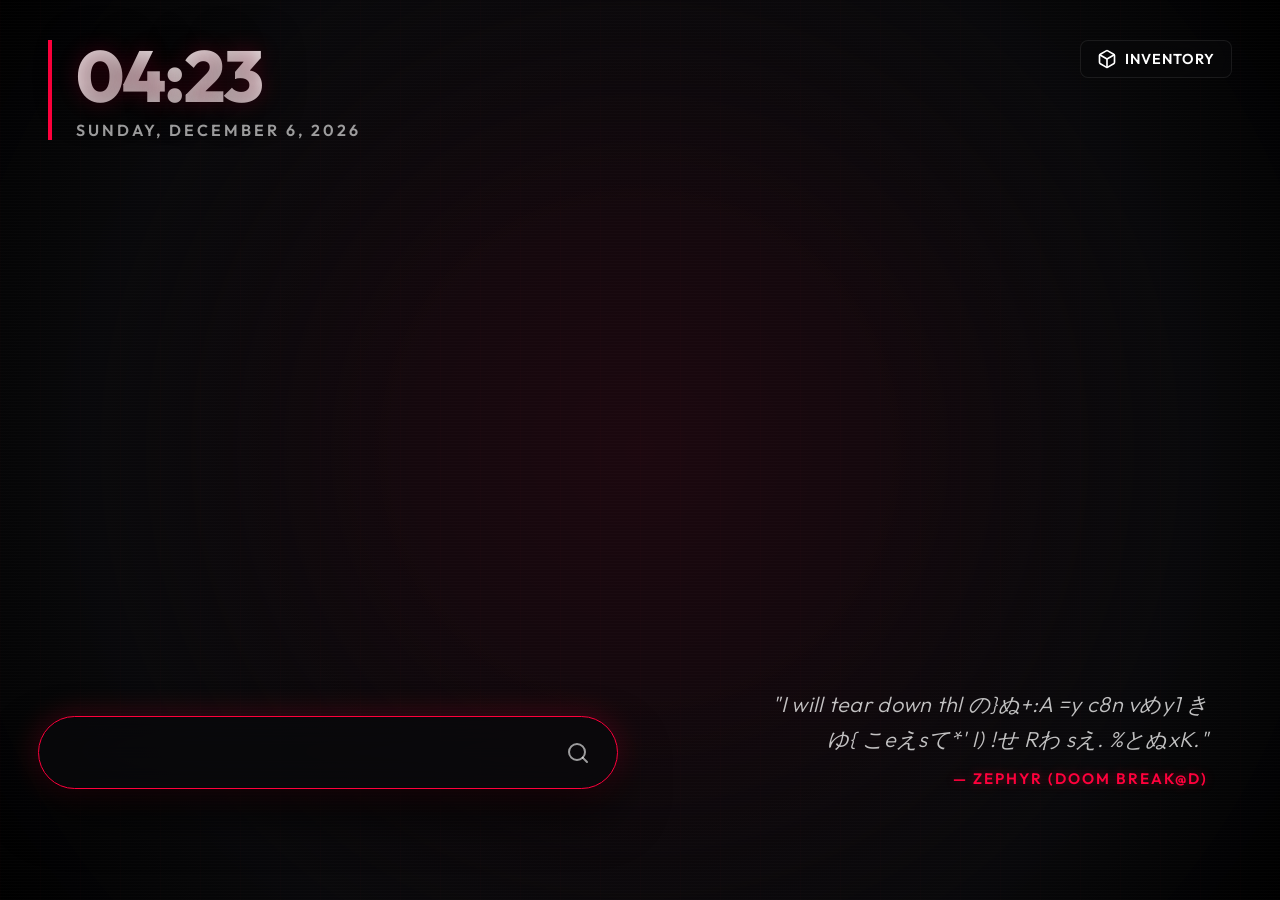
==== commit 2281391d: "feat: implement download manager with API integration and UI modal" ====
--- a/index.html
+++ b/index.html
@@ -150,6 +150,32 @@
     </div>
   </div>
 
+  <!-- Download Manager Modal -->
+  <div class="modal-overlay" id="downloader-overlay">
+    <div class="modal-content downloader-modal-content">
+      <div class="modal-header">
+        <div class="modal-title">Magnet Downloader</div>
+        <button class="modal-close" id="downloader-close">&times;</button>
+      </div>
+      <div class="downloader-container" id="downloader-container">
+        <div class="add-link-form" style="max-height: none; padding-top: 1.5rem; opacity: 1;">
+          <input type="text" id="dl-url" placeholder="Magnet link only..." autocomplete="off">
+          <input type="text" id="dl-dir" placeholder="Save directory (default: downloads)" autocomplete="off" style="margin-top: 0.5rem;">
+          <div style="display: flex; gap: 0.5rem; margin-top: 0.5rem;">
+            <button id="dl-fetch-btn" style="flex: 1; background: var(--surface-light); border: 1px solid rgba(255, 255, 255, 0.1);">Fetch Metadata</button>
+            <button id="dl-start-btn" style="flex: 1;" disabled>Start Download</button>
+          </div>
+        </div>
+        <div id="dl-select-files-container" style="display: none; margin-top: 1rem; max-height: 150px; overflow-y: auto; background: rgba(0,0,0,0.3); padding: 0.5rem; border-radius: 6px; border: 1px solid rgba(255, 255, 255, 0.05); text-align: left;">
+        </div>
+        <div id="downloads-list" class="downloads-list" style="margin-top: 1rem;">
+          <!-- Active downloads injected here -->
+          <div class="loading-text">No active downloads</div>
+        </div>
+      </div>
+    </div>
+  </div>
+
   <!-- Quick Links Modal -->
   <div class="modal-overlay" id="quicklinks-overlay">
     <div class="modal-content quicklinks-modal-content">
--- a/style.css
+++ b/style.css
@@ -406,7 +406,7 @@
 .inventory-grid {
   padding: 1.5rem;
   display: grid;
-  grid-template-columns: repeat(auto-fill, minmax(100px, 1fr));
+  grid-template-columns: repeat(3, 1fr);
   gap: 1rem;
 }
 
@@ -838,4 +838,100 @@
 .add-link-form button:hover {
   background: #ff1a4f;
   box-shadow: 0 0 10px rgba(255, 0, 60, 0.5);
+}
+
+/* --- Download Manager Specifics --- */
+.downloads-list {
+  padding: 1.5rem;
+  display: flex;
+  flex-direction: column;
+  gap: 1rem;
+  max-height: 400px;
+  overflow-y: auto;
+}
+
+.downloads-list::-webkit-scrollbar {
+  width: 6px;
+}
+.downloads-list::-webkit-scrollbar-thumb {
+  background: var(--accent-red);
+  border-radius: 3px;
+}
+
+.dl-item {
+  background: rgba(255, 255, 255, 0.05);
+  border: 1px solid rgba(255, 255, 255, 0.1);
+  border-radius: 8px;
+  padding: 1rem;
+  display: flex;
+  flex-direction: column;
+  gap: 0.5rem;
+  transition: border-color 0.3s ease;
+}
+
+.dl-item.completed {
+  border-color: #00ff66;
+}
+
+.dl-item.error {
+  border-color: var(--accent-red);
+}
+
+.dl-header {
+  display: flex;
+  justify-content: space-between;
+  align-items: center;
+  font-size: 0.9rem;
+  font-weight: 600;
+  color: white;
+}
+
+.dl-name {
+  white-space: nowrap;
+  overflow: hidden;
+  text-overflow: ellipsis;
+  max-width: 70%;
+}
+
+.dl-status {
+  font-size: 0.8rem;
+  color: var(--text-secondary);
+  text-transform: uppercase;
+}
+
+.dl-item.completed .dl-status {
+  color: #00ff66;
+}
+
+.dl-item.error .dl-status {
+  color: var(--accent-red);
+}
+
+.dl-progress-bar {
+  width: 100%;
+  height: 6px;
+  background: rgba(0, 0, 0, 0.5);
+  border-radius: 3px;
+  overflow: hidden;
+  position: relative;
+}
+
+.dl-progress-fill {
+  height: 100%;
+  background: var(--accent-red);
+  width: 0%;
+  transition: width 0.3s ease;
+}
+
+.dl-item.completed .dl-progress-fill {
+  background: #00ff66;
+  width: 100%;
+}
+
+.dl-stats {
+  display: flex;
+  justify-content: space-between;
+  font-size: 0.8rem;
+  color: var(--text-secondary);
+  font-family: monospace;
 }
